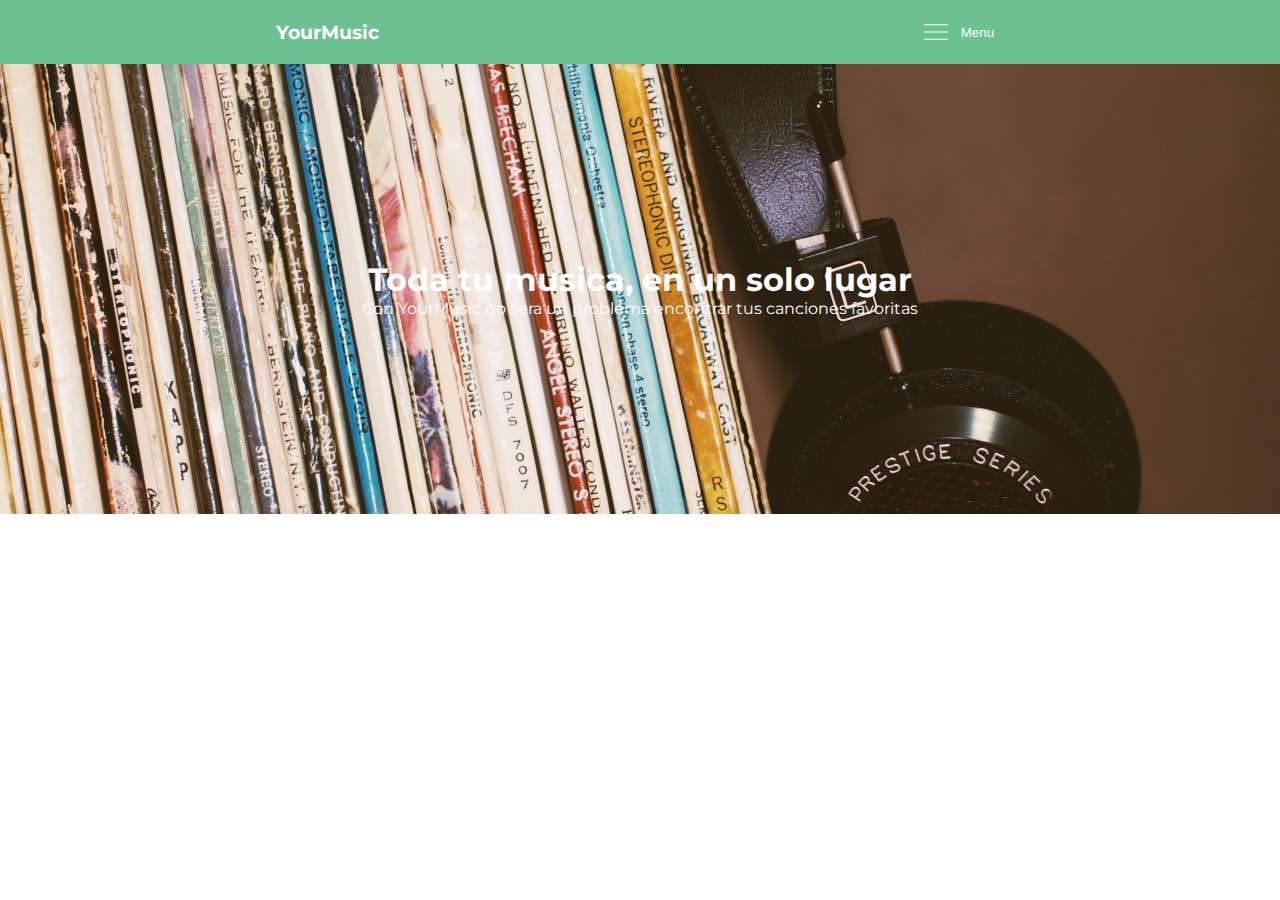
==== Parcial-2/index.html @ ae649716 "proyecto base" ====
<!DOCTYPE html>
<html lang="en">
    <head>
        <meta charset="UTF-8" />
        <meta http-equiv="X-UA-Compatible" content="IE=edge" />
        <meta name="viewport" content="width=device-width, initial-scale=1.0" />
        <link rel="stylesheet" href="styles.css" />
        <!-- FUENTE EXTERNA -->
        <link rel="preconnect" href="https://fonts.googleapis.com" />
        <link rel="preconnect" href="https://fonts.gstatic.com" crossorigin />
        <link
            href="https://fonts.googleapis.com/css2?family=Montserrat:wght@200;400;600&display=swap"
            rel="stylesheet"
        />
        <title>YourMusic</title>
    </head>
    <body>
        <header>
            <!-- NAVBAR -->
            <nav class="flex flex-around align-center">
                <div id="nav-title">
                    <h3>YourMusic</h3>
                </div>
                <div id="nav-menu-btn">
                    <button class="flex align-center">
                        <img src="./img/menu-icon.svg" alt="menu-icon" width="30px" />
                        <p>Menu</p>
                    </button>
                </div>
            </nav>
        </header>
        <div id="hero" class="center flex flex-column flex-center">
            <h1>Toda tu musica, en un solo lugar</h1>
            <p>Con YourMusic no sera un problema encontrar tus canciones favoritas</p>
        </div>
    </body>
</html>
---- Parcial-2/styles.css ----
/* RESET */
* {
    margin: 0;
    padding: 0;
    box-sizing: border-box;
}
body {
    font-family: 'Montserrat', sans-serif;
}
button {
    cursor: pointer;
}
/* CLASES REUTILIZABLES */

.center {
    text-align: center;
}
.flex {
    display: flex;
}
.flex-column {
    flex-direction: column;
}
.flex-around {
    justify-content: space-around;
}
.flex-center {
    justify-content: center;
}
.flex-between {
    justify-content: space-between;
}
.align-center {
    align-items: center;
}


/* NAVBAR */
header{
    padding: 10px 10px;
    background-color: #6DC092;
    color: white;
}
#nav-menu-btn  button{
    background: none;
    border: none;
    border-radius: 20px;
    padding: 10px;
}
#nav-menu-btn  button p{
   color: white;
   padding-left: 10px;
}
#nav-menu-btn  button:hover{

    background-color: #77a78d6f;
 }

/* HERO */
#hero {
    background-image: url('./img/hero-bg.jpg');
    background-size: cover;
    background-position: center;
    color: white;
    height: 50vh;
}
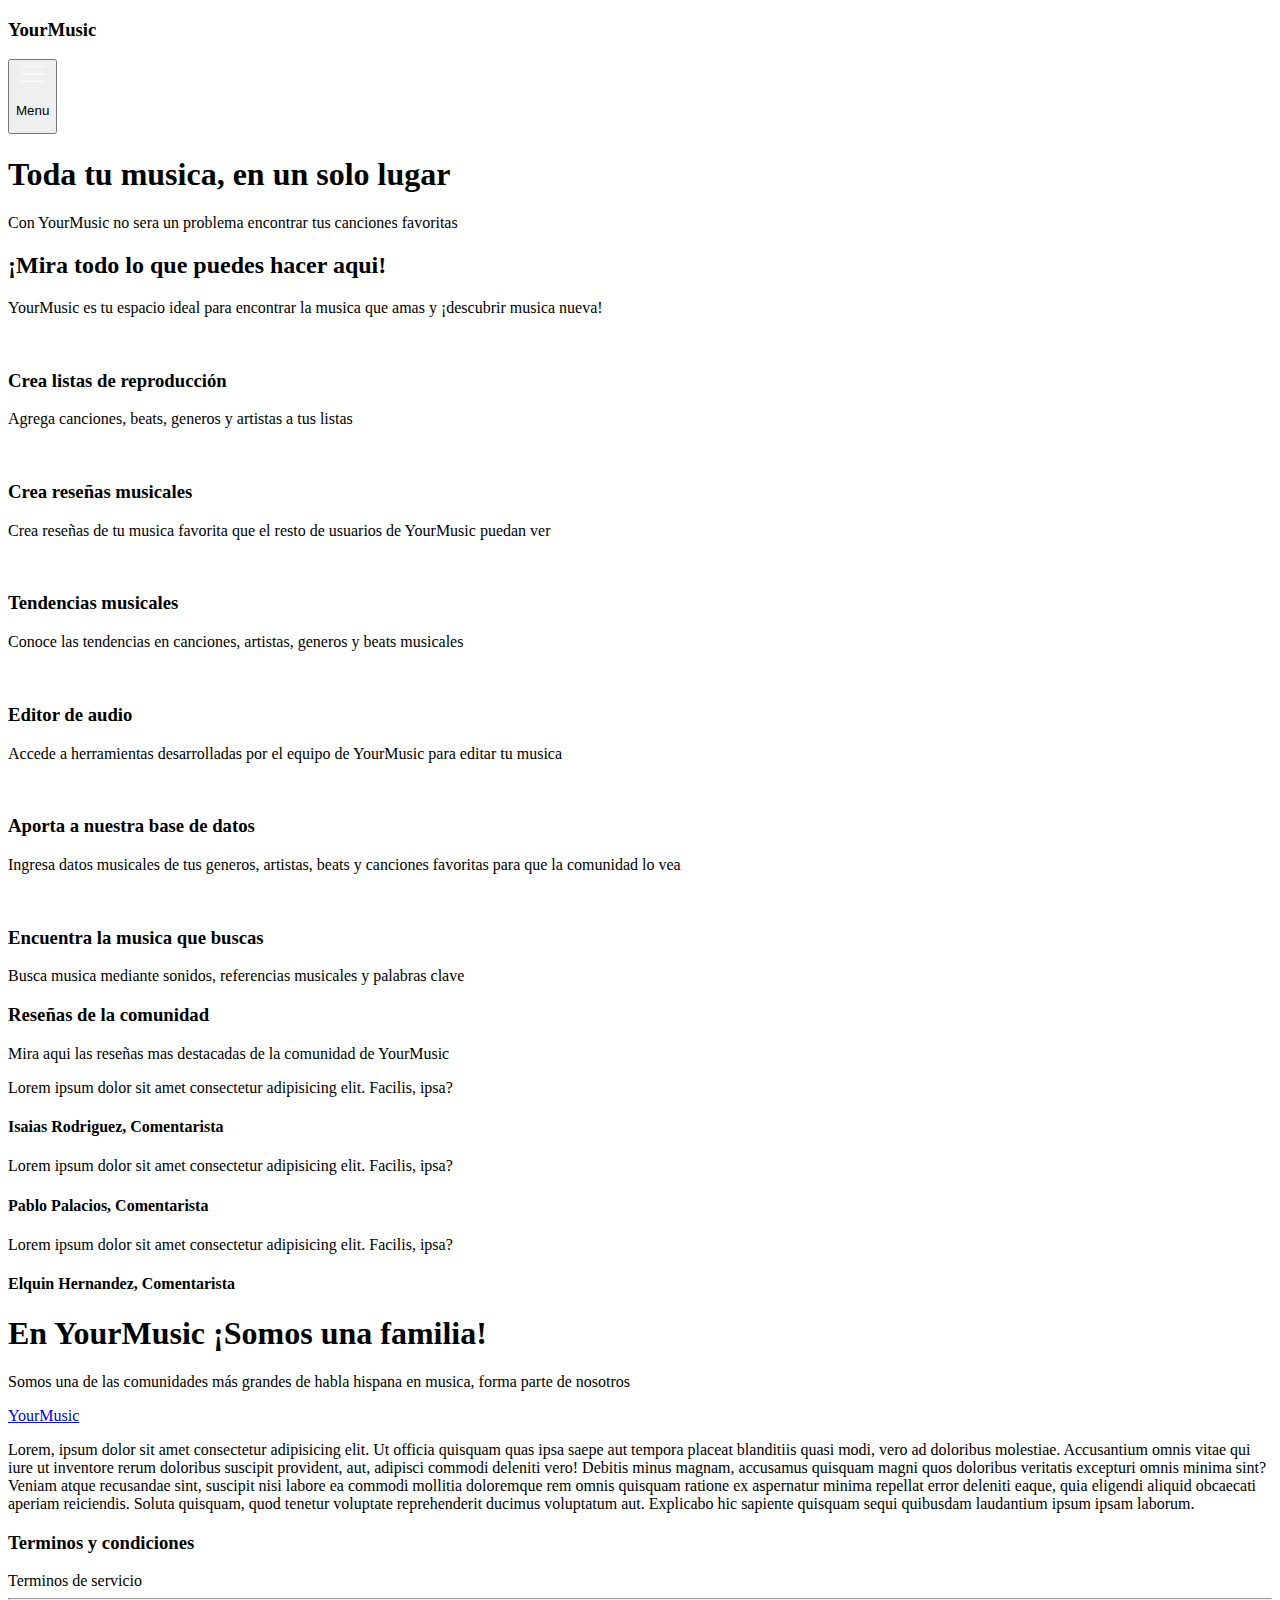
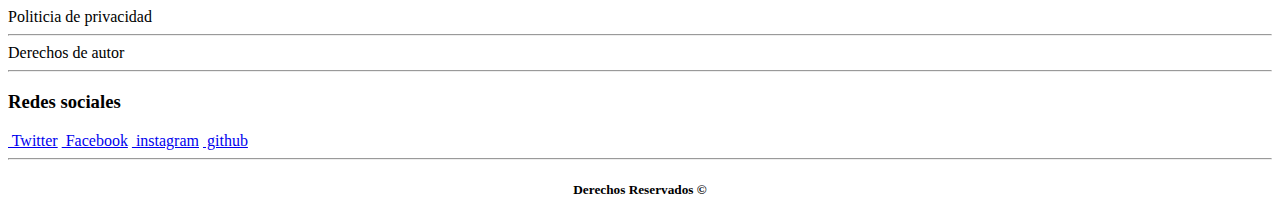
==== commit ae621965: "Update index.html" ====
--- a/Parcial-2/index.html
+++ b/Parcial-2/index.html
@@ -1,21 +1,19 @@
 <!DOCTYPE html>
 <html lang="en">
-    <head>
-        <meta charset="UTF-8" />
-        <meta http-equiv="X-UA-Compatible" content="IE=edge" />
-        <meta name="viewport" content="width=device-width, initial-scale=1.0" />
-        <link rel="stylesheet" href="styles.css" />
-        <!-- FUENTE EXTERNA -->
-        <link rel="preconnect" href="https://fonts.googleapis.com" />
-        <link rel="preconnect" href="https://fonts.gstatic.com" crossorigin />
-        <link
-            href="https://fonts.googleapis.com/css2?family=Montserrat:wght@200;400;600&display=swap"
-            rel="stylesheet"
-        />
-        <title>YourMusic</title>
-    </head>
-    <body>
-        <header>
+<head>
+    <meta charset="UTF-8" />
+    <meta http-equiv="X-UA-Compatible" content="IE=edge" />
+    <meta name="viewport" content="width=device-width, initial-scale=1.0" />
+    <link rel="stylesheet" href="style.css" />
+    <!-- FUENTE EXTERNA -->
+    <link rel="preconnect" href="https://fonts.googleapis.com" />
+    <link rel="preconnect" href="https://fonts.gstatic.com" crossorigin />
+    <link href="https://fonts.googleapis.com/css2?family=Montserrat:wght@200;400;600&display=swap"rel="stylesheet"/>
+    <title>YourMusic</title>
+    <link rel="shortcut icon" href="/Parcial2/img/headphones-svgrepo-com.svg">
+</head>
+<body>
+    <header>
             <!-- NAVBAR -->
             <nav class="flex flex-around align-center">
                 <div id="nav-title">
@@ -28,10 +26,128 @@
                     </button>
                 </div>
             </nav>
-        </header>
-        <div id="hero" class="center flex flex-column flex-center">
+    </header>
+    <div id="hero" class="center flex flex-column flex-center">
             <h1>Toda tu musica, en un solo lugar</h1>
             <p>Con YourMusic no sera un problema encontrar tus canciones favoritas</p>
+    </div>
+    <main>
+    <section class="cf center " >
+        <div class="cf-title">
+            <h2>¡Mira todo lo que puedes hacer aqui!</h2>
+            <p>YourMusic es tu espacio ideal para encontrar la musica que amas y ¡descubrir musica nueva!</p>
         </div>
+        <section class="funcionalidades">
+            <div>
+                <div class="information-funct">
+                    <img src="/Parcial2/img/playlist-svgrepo-com.svg" width="100" alt="">
+                    <h3>Crea listas de reproducción</h3>
+                    <p>Agrega canciones, beats, generos y artistas a tus listas</p>
+                </div>
+            </div>
+            <div>
+                <div class="information-funct">
+                    <img src="/Parcial2/img/pen-svgrepo-com.svg" width="100" alt="">
+                    <h3>Crea reseñas musicales</h3>
+                    <p>Crea reseñas de tu musica favorita que el resto de usuarios de YourMusic puedan ver</p>
+                </div>
+            </div>
+            <div>
+                <div class="information-funct">
+                    <img src="/Parcial2/img/trends-svgrepo-com.svg" width="100" alt="">
+                    <h3>Tendencias musicales</h3>
+                <p>Conoce las tendencias en canciones, artistas, generos y beats musicales</p>
+                </div>
+            </div>
+            <div>
+                <div class="information-funct">
+                    <img src="/Parcial2/img/audio-svgrepo-com.svg" width="100" alt="">
+                    <h3>Editor de audio</h3>
+                    <p>Accede a herramientas desarrolladas por el equipo de YourMusic para editar tu musica</p>
+                </div>
+            </div>
+                    <div>
+                        <div class="information-funct">
+                            <img src="/Parcial2/img/plus-add-svgrepo-com.svg" width="100" alt="">
+                            <h3>Aporta a nuestra base de datos</h3>
+                        <p>Ingresa datos musicales de tus generos, artistas, beats y canciones favoritas 
+                            para que la comunidad lo vea</p>
+                        </div>
+                    </div>
+                    <div>
+                        <div class="information-funct">
+                            <img src="/Parcial2/img/search-svgrepo-com.svg" width="100" alt="">
+                            <h3>Encuentra la musica que buscas</h3>
+                        <p>Busca musica mediante sonidos, referencias musicales y palabras clave</p>
+                        </div>
+                    </div>
+         </section>
+    </section>
+    </main>
+    <section class="reseñas-contenedor">
+        <div class="reseñas-titulo">
+            <h3>Reseñas de la comunidad</h3>
+            <p>Mira aqui las reseñas mas destacadas de la comunidad de YourMusic</p>
+        </div>
+        <section class="funcionalidades reseñas">
+            <div class="reseñas-info-cont">
+                <div class="reseñas-info">
+                    <p>Lorem ipsum dolor sit amet consectetur adipisicing elit. Facilis, ipsa?</p>
+                    <h4> <img src="/Parcial2/img/profile-svgrepo-com.svg" width="30px" alt="">Isaias Rodriguez, Comentarista</h4>
+                </div>
+            </div>
+            <div>
+                <div class="reseñas-info">
+                    <p>Lorem ipsum dolor sit amet consectetur adipisicing elit. Facilis, ipsa?</p>
+                    <h4> <img src="/Parcial2/img/profile-svgrepo-com.svg" width="30px" alt="">Pablo Palacios, Comentarista</h4>
+                </div>
+            </div>
+            <div>
+                <div class="reseñas-info">
+                    <p>Lorem ipsum dolor sit amet consectetur adipisicing elit. Facilis, ipsa?</p>
+                    <h4> <img src="/Parcial2/img/profile-svgrepo-com.svg" width="30px" alt="">Elquin Hernandez, Comentarista</h4>
+                </div>
+            </div>
+           
+        </section>
+    </section>
+    <div id="cm" class="center flex flex-column flex-center">
+        <h1>En YourMusic ¡Somos una familia!</h1>
+        <p>Somos una de las comunidades más grandes de habla hispana en musica, forma parte de nosotros</p>
+</div>
+    <footer>
+        <section>
+          <div class="info-ym">
+            <a href="#" class="logo">YourMusic</a>
+            <p>Lorem, ipsum dolor sit amet consectetur adipisicing elit. Ut officia quisquam quas ipsa saepe aut tempora placeat blanditiis quasi modi, vero ad doloribus molestiae. Accusantium omnis vitae qui iure ut inventore rerum doloribus suscipit provident, aut, adipisci commodi deleniti vero! Debitis minus magnam, accusamus quisquam magni quos doloribus veritatis excepturi omnis minima sint? Veniam atque recusandae sint, suscipit nisi labore ea commodi mollitia doloremque rem omnis quisquam ratione ex aspernatur minima repellat error deleniti eaque, quia eligendi aliquid obcaecati aperiam reiciendis. Soluta quisquam, quod tenetur voluptate reprehenderit ducimus voluptatum aut. 
+                Explicabo hic sapiente quisquam sequi quibusdam laudantium ipsum ipsam laborum.</p>
+          </div>
+          
+          <div class="terms">
+            <h3>Terminos y condiciones</h3>
+            <a>Terminos de servicio
+                <hr>
+            </a>
+            <a>Politicia de privacidad
+                <hr>
+            </a>
+            <a>Derechos de autor
+                <hr>
+            </a>
+          </div>
+    
+          <div class="networks">
+            <h3 href="#">Redes sociales</h3>
+            <a href="#"><img src="/Parcial2/img/social-twitter.svg" width="20" alt=""> Twitter</a>
+            <a href="#"><img src="/Parcial2/img/social-facebook.svg" width="20" alt=""> Facebook</a>
+            <a href="#"><img src="/Parcial2/img/instagram-2-1-logo.svg" width="20" alt=""> instagram</a>
+            <a href="https://github.com/PabloPalaciosDev/GL122-C"><img src="/Parcial2/img/github.svg" width="20" alt=""> github</a>
+          </div>
+        </section>
+        <hr>
+        <center>
+            <h5> Derechos Reservados &COPY;</h5>
+        </center>
+      </footer>
     </body>
 </html>
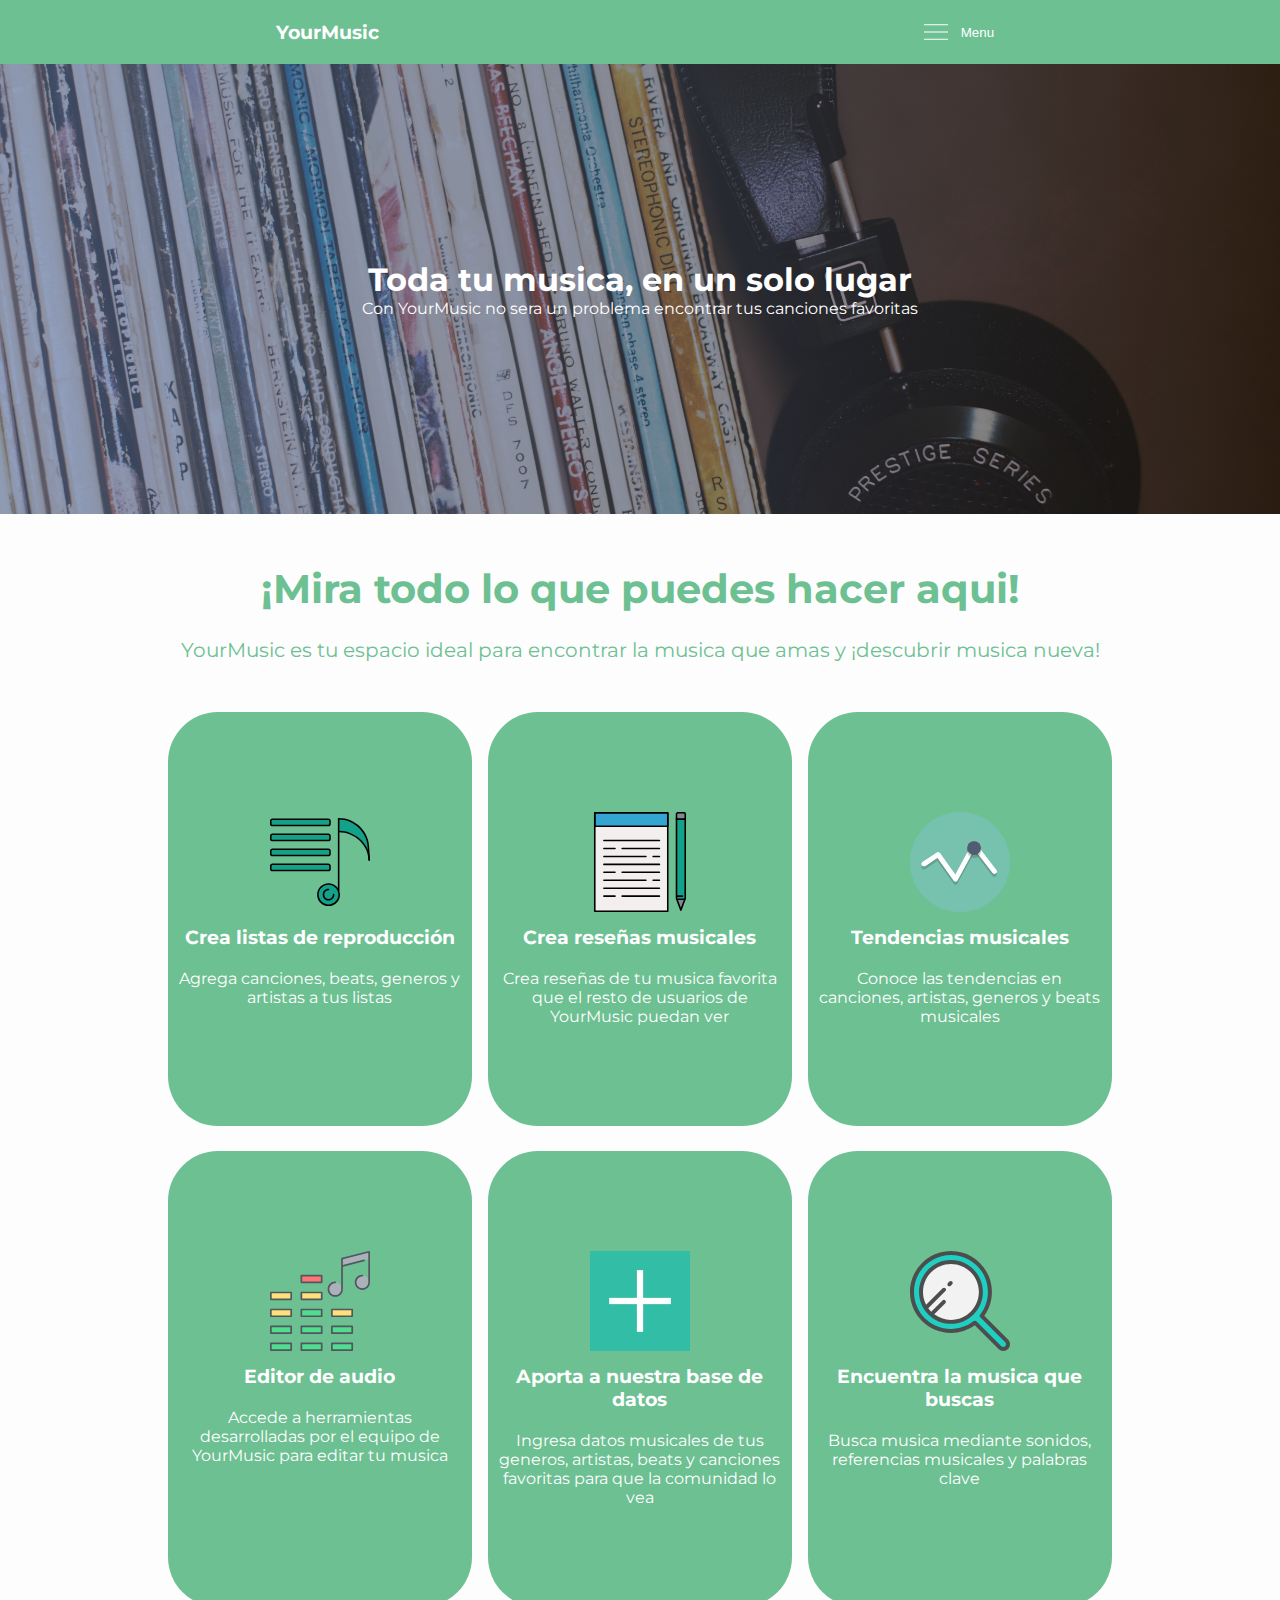
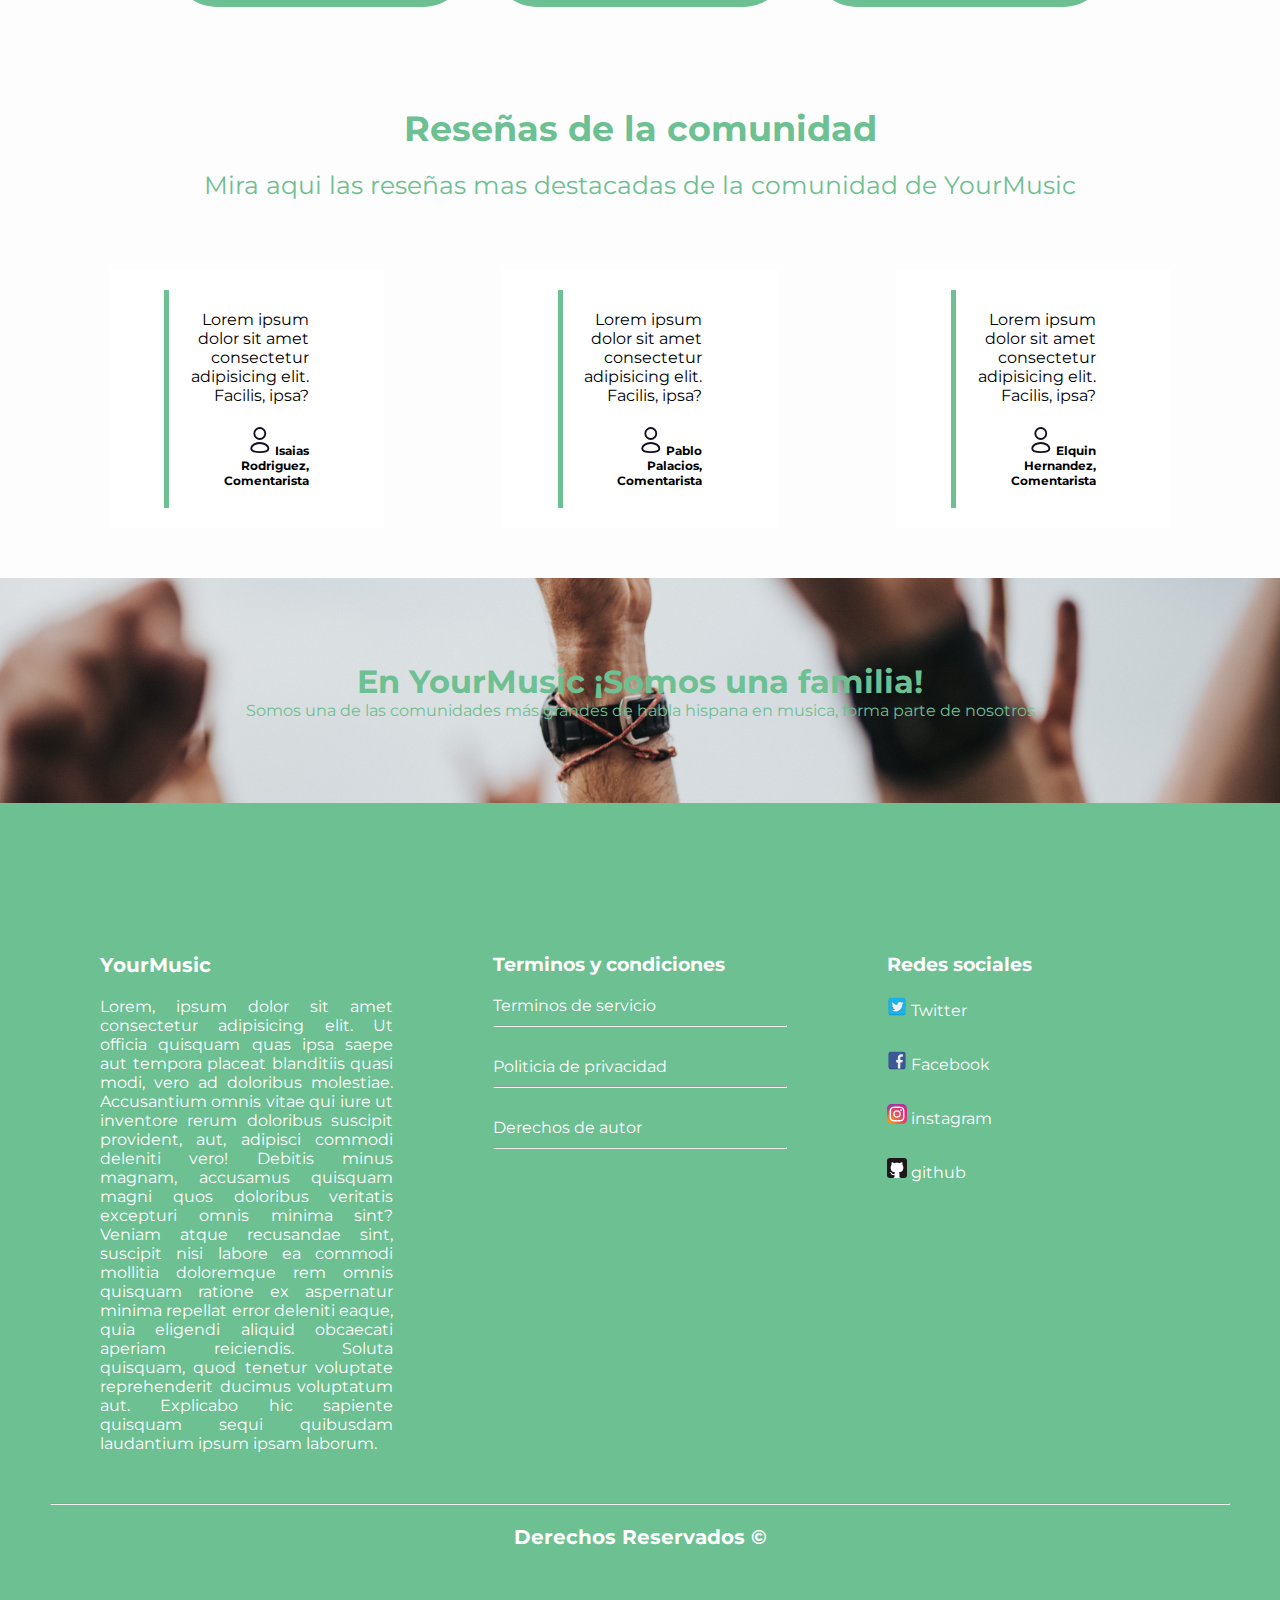
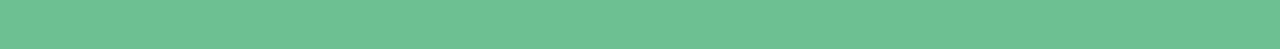
==== commit 9dcc76f3: "Errores arreglados" ====
--- a/Parcial-2/index.html
+++ b/Parcial-2/index.html
@@ -1,19 +1,22 @@
 <!DOCTYPE html>
 <html lang="en">
-<head>
-    <meta charset="UTF-8" />
-    <meta http-equiv="X-UA-Compatible" content="IE=edge" />
-    <meta name="viewport" content="width=device-width, initial-scale=1.0" />
-    <link rel="stylesheet" href="style.css" />
-    <!-- FUENTE EXTERNA -->
-    <link rel="preconnect" href="https://fonts.googleapis.com" />
-    <link rel="preconnect" href="https://fonts.gstatic.com" crossorigin />
-    <link href="https://fonts.googleapis.com/css2?family=Montserrat:wght@200;400;600&display=swap"rel="stylesheet"/>
-    <title>YourMusic</title>
-    <link rel="shortcut icon" href="/Parcial2/img/headphones-svgrepo-com.svg">
-</head>
-<body>
-    <header>
+    <head>
+        <meta charset="UTF-8" />
+        <meta http-equiv="X-UA-Compatible" content="IE=edge" />
+        <meta name="viewport" content="width=device-width, initial-scale=1.0" />
+        <link rel="stylesheet" href="./styles.css" />
+        <!-- FUENTE EXTERNA -->
+        <link rel="preconnect" href="https://fonts.googleapis.com" />
+        <link rel="preconnect" href="https://fonts.gstatic.com" crossorigin />
+        <link
+            href="https://fonts.googleapis.com/css2?family=Montserrat:wght@200;400;600&display=swap"
+            rel="stylesheet"
+        />
+        <title>YourMusic</title>
+        <link rel="shortcut icon" href="./img/headphones-svgrepo-com.svg" />
+    </head>
+    <body>
+        <header>
             <!-- NAVBAR -->
             <nav class="flex flex-around align-center">
                 <div id="nav-title">
@@ -26,128 +29,211 @@
                     </button>
                 </div>
             </nav>
-    </header>
-    <div id="hero" class="center flex flex-column flex-center">
+        </header>
+        <div id="hero" class="center flex flex-column flex-center">
             <h1>Toda tu musica, en un solo lugar</h1>
             <p>Con YourMusic no sera un problema encontrar tus canciones favoritas</p>
-    </div>
-    <main>
-    <section class="cf center " >
-        <div class="cf-title">
-            <h2>¡Mira todo lo que puedes hacer aqui!</h2>
-            <p>YourMusic es tu espacio ideal para encontrar la musica que amas y ¡descubrir musica nueva!</p>
         </div>
-        <section class="funcionalidades">
-            <div>
-                <div class="information-funct">
-                    <img src="/Parcial2/img/playlist-svgrepo-com.svg" width="100" alt="">
-                    <h3>Crea listas de reproducción</h3>
-                    <p>Agrega canciones, beats, generos y artistas a tus listas</p>
-                </div>
+        <main>
+            <section class="cf center">
+                <div class="cf-title">
+                    <h2>¡Mira todo lo que puedes hacer aqui!</h2>
+                    <p>
+                        YourMusic es tu espacio ideal para encontrar la musica que amas y
+                        ¡descubrir musica nueva!
+                    </p>
+                </div>
+                <section class="funcionalidades">
+                    <div>
+                        <div class="information-funct">
+                            <img
+                                src="./img/playlist-svgrepo-com.svg"
+                                width="100"
+                                alt=""
+                            />
+                            <h3>Crea listas de reproducción</h3>
+                            <p>
+                                Agrega canciones, beats, generos y artistas a tus listas
+                            </p>
+                        </div>
+                    </div>
+                    <div>
+                        <div class="information-funct">
+                            <img src="./img/pen-svgrepo-com.svg" width="100" alt="" />
+                            <h3>Crea reseñas musicales</h3>
+                            <p>
+                                Crea reseñas de tu musica favorita que el resto de
+                                usuarios de YourMusic puedan ver
+                            </p>
+                        </div>
+                    </div>
+                    <div>
+                        <div class="information-funct">
+                            <img src="./img/trends-svgrepo-com.svg" width="100" alt="" />
+                            <h3>Tendencias musicales</h3>
+                            <p>
+                                Conoce las tendencias en canciones, artistas, generos y
+                                beats musicales
+                            </p>
+                        </div>
+                    </div>
+                    <div>
+                        <div class="information-funct">
+                            <img src="./img/audio-svgrepo-com.svg" width="100" alt="" />
+                            <h3>Editor de audio</h3>
+                            <p>
+                                Accede a herramientas desarrolladas por el equipo de
+                                YourMusic para editar tu musica
+                            </p>
+                        </div>
+                    </div>
+                    <div>
+                        <div class="information-funct">
+                            <img
+                                src="./img/plus-add-svgrepo-com.svg"
+                                width="100"
+                                alt=""
+                            />
+                            <h3>Aporta a nuestra base de datos</h3>
+                            <p>
+                                Ingresa datos musicales de tus generos, artistas, beats y
+                                canciones favoritas para que la comunidad lo vea
+                            </p>
+                        </div>
+                    </div>
+                    <div>
+                        <div class="information-funct">
+                            <img src="./img/search-svgrepo-com.svg" width="100" alt="" />
+                            <h3>Encuentra la musica que buscas</h3>
+                            <p>
+                                Busca musica mediante sonidos, referencias musicales y
+                                palabras clave
+                            </p>
+                        </div>
+                    </div>
+                </section>
+            </section>
+        </main>
+        <section class="reseñas-contenedor">
+            <div class="reseñas-titulo">
+                <h3>Reseñas de la comunidad</h3>
+                <p>Mira aqui las reseñas mas destacadas de la comunidad de YourMusic</p>
             </div>
-            <div>
-                <div class="information-funct">
-                    <img src="/Parcial2/img/pen-svgrepo-com.svg" width="100" alt="">
-                    <h3>Crea reseñas musicales</h3>
-                    <p>Crea reseñas de tu musica favorita que el resto de usuarios de YourMusic puedan ver</p>
-                </div>
-            </div>
-            <div>
-                <div class="information-funct">
-                    <img src="/Parcial2/img/trends-svgrepo-com.svg" width="100" alt="">
-                    <h3>Tendencias musicales</h3>
-                <p>Conoce las tendencias en canciones, artistas, generos y beats musicales</p>
-                </div>
-            </div>
-            <div>
-                <div class="information-funct">
-                    <img src="/Parcial2/img/audio-svgrepo-com.svg" width="100" alt="">
-                    <h3>Editor de audio</h3>
-                    <p>Accede a herramientas desarrolladas por el equipo de YourMusic para editar tu musica</p>
-                </div>
-            </div>
-                    <div>
-                        <div class="information-funct">
-                            <img src="/Parcial2/img/plus-add-svgrepo-com.svg" width="100" alt="">
-                            <h3>Aporta a nuestra base de datos</h3>
-                        <p>Ingresa datos musicales de tus generos, artistas, beats y canciones favoritas 
-                            para que la comunidad lo vea</p>
-                        </div>
-                    </div>
-                    <div>
-                        <div class="information-funct">
-                            <img src="/Parcial2/img/search-svgrepo-com.svg" width="100" alt="">
-                            <h3>Encuentra la musica que buscas</h3>
-                        <p>Busca musica mediante sonidos, referencias musicales y palabras clave</p>
-                        </div>
-                    </div>
-         </section>
-    </section>
-    </main>
-    <section class="reseñas-contenedor">
-        <div class="reseñas-titulo">
-            <h3>Reseñas de la comunidad</h3>
-            <p>Mira aqui las reseñas mas destacadas de la comunidad de YourMusic</p>
+            <section class="funcionalidades reseñas">
+                <div class="reseñas-info-cont">
+                    <div class="reseñas-info">
+                        <p>
+                            Lorem ipsum dolor sit amet consectetur adipisicing elit.
+                            Facilis, ipsa?
+                        </p>
+                        <h4>
+                            <img
+                                src="./img/profile-svgrepo-com.svg"
+                                width="30px"
+                                alt=""
+                            />Isaias Rodriguez, Comentarista
+                        </h4>
+                    </div>
+                </div>
+                <div>
+                    <div class="reseñas-info">
+                        <p>
+                            Lorem ipsum dolor sit amet consectetur adipisicing elit.
+                            Facilis, ipsa?
+                        </p>
+                        <h4>
+                            <img
+                                src="./img/profile-svgrepo-com.svg"
+                                width="30px"
+                                alt=""
+                            />Pablo Palacios, Comentarista
+                        </h4>
+                    </div>
+                </div>
+                <div>
+                    <div class="reseñas-info">
+                        <p>
+                            Lorem ipsum dolor sit amet consectetur adipisicing elit.
+                            Facilis, ipsa?
+                        </p>
+                        <h4>
+                            <img
+                                src="./img/profile-svgrepo-com.svg"
+                                width="30px"
+                                alt=""
+                            />Elquin Hernandez, Comentarista
+                        </h4>
+                    </div>
+                </div>
+            </section>
+        </section>
+        <div id="cm" class="center flex flex-column flex-center">
+            <h1>En YourMusic ¡Somos una familia!</h1>
+            <p>
+                Somos una de las comunidades más grandes de habla hispana en musica, forma
+                parte de nosotros
+            </p>
         </div>
-        <section class="funcionalidades reseñas">
-            <div class="reseñas-info-cont">
-                <div class="reseñas-info">
-                    <p>Lorem ipsum dolor sit amet consectetur adipisicing elit. Facilis, ipsa?</p>
-                    <h4> <img src="/Parcial2/img/profile-svgrepo-com.svg" width="30px" alt="">Isaias Rodriguez, Comentarista</h4>
-                </div>
-            </div>
-            <div>
-                <div class="reseñas-info">
-                    <p>Lorem ipsum dolor sit amet consectetur adipisicing elit. Facilis, ipsa?</p>
-                    <h4> <img src="/Parcial2/img/profile-svgrepo-com.svg" width="30px" alt="">Pablo Palacios, Comentarista</h4>
-                </div>
-            </div>
-            <div>
-                <div class="reseñas-info">
-                    <p>Lorem ipsum dolor sit amet consectetur adipisicing elit. Facilis, ipsa?</p>
-                    <h4> <img src="/Parcial2/img/profile-svgrepo-com.svg" width="30px" alt="">Elquin Hernandez, Comentarista</h4>
-                </div>
-            </div>
-           
-        </section>
-    </section>
-    <div id="cm" class="center flex flex-column flex-center">
-        <h1>En YourMusic ¡Somos una familia!</h1>
-        <p>Somos una de las comunidades más grandes de habla hispana en musica, forma parte de nosotros</p>
-</div>
-    <footer>
-        <section>
-          <div class="info-ym">
-            <a href="#" class="logo">YourMusic</a>
-            <p>Lorem, ipsum dolor sit amet consectetur adipisicing elit. Ut officia quisquam quas ipsa saepe aut tempora placeat blanditiis quasi modi, vero ad doloribus molestiae. Accusantium omnis vitae qui iure ut inventore rerum doloribus suscipit provident, aut, adipisci commodi deleniti vero! Debitis minus magnam, accusamus quisquam magni quos doloribus veritatis excepturi omnis minima sint? Veniam atque recusandae sint, suscipit nisi labore ea commodi mollitia doloremque rem omnis quisquam ratione ex aspernatur minima repellat error deleniti eaque, quia eligendi aliquid obcaecati aperiam reiciendis. Soluta quisquam, quod tenetur voluptate reprehenderit ducimus voluptatum aut. 
-                Explicabo hic sapiente quisquam sequi quibusdam laudantium ipsum ipsam laborum.</p>
-          </div>
-          
-          <div class="terms">
-            <h3>Terminos y condiciones</h3>
-            <a>Terminos de servicio
-                <hr>
-            </a>
-            <a>Politicia de privacidad
-                <hr>
-            </a>
-            <a>Derechos de autor
-                <hr>
-            </a>
-          </div>
-    
-          <div class="networks">
-            <h3 href="#">Redes sociales</h3>
-            <a href="#"><img src="/Parcial2/img/social-twitter.svg" width="20" alt=""> Twitter</a>
-            <a href="#"><img src="/Parcial2/img/social-facebook.svg" width="20" alt=""> Facebook</a>
-            <a href="#"><img src="/Parcial2/img/instagram-2-1-logo.svg" width="20" alt=""> instagram</a>
-            <a href="https://github.com/PabloPalaciosDev/GL122-C"><img src="/Parcial2/img/github.svg" width="20" alt=""> github</a>
-          </div>
-        </section>
-        <hr>
-        <center>
-            <h5> Derechos Reservados &COPY;</h5>
-        </center>
-      </footer>
+        <footer>
+            <section>
+                <div class="info-ym">
+                    <a href="#" class="logo">YourMusic</a>
+                    <p>
+                        Lorem, ipsum dolor sit amet consectetur adipisicing elit. Ut
+                        officia quisquam quas ipsa saepe aut tempora placeat blanditiis
+                        quasi modi, vero ad doloribus molestiae. Accusantium omnis vitae
+                        qui iure ut inventore rerum doloribus suscipit provident, aut,
+                        adipisci commodi deleniti vero! Debitis minus magnam, accusamus
+                        quisquam magni quos doloribus veritatis excepturi omnis minima
+                        sint? Veniam atque recusandae sint, suscipit nisi labore ea
+                        commodi mollitia doloremque rem omnis quisquam ratione ex
+                        aspernatur minima repellat error deleniti eaque, quia eligendi
+                        aliquid obcaecati aperiam reiciendis. Soluta quisquam, quod
+                        tenetur voluptate reprehenderit ducimus voluptatum aut. Explicabo
+                        hic sapiente quisquam sequi quibusdam laudantium ipsum ipsam
+                        laborum.
+                    </p>
+                </div>
+
+                <div class="terms">
+                    <h3>Terminos y condiciones</h3>
+                    <a
+                        >Terminos de servicio
+                        <hr />
+                    </a>
+                    <a
+                        >Politicia de privacidad
+                        <hr />
+                    </a>
+                    <a
+                        >Derechos de autor
+                        <hr />
+                    </a>
+                </div>
+
+                <div class="networks">
+                    <h3 href="#">Redes sociales</h3>
+                    <a href="#"
+                        ><img src="./img/social-twitter.svg" width="20" alt="" />
+                        Twitter</a
+                    >
+                    <a href="#"
+                        ><img src="./img/social-facebook.svg" width="20" alt="" />
+                        Facebook</a
+                    >
+                    <a href="#"
+                        ><img src="./img/instagram-2-1-logo.svg" width="20" alt="" />
+                        instagram</a
+                    >
+                    <a href="https://github.com/PabloPalaciosDev/GL122-C"
+                        ><img src="./img/github.svg" width="20" alt="" /> github</a
+                    >
+                </div>
+            </section>
+            <hr />
+            <center>
+                <h5>Derechos Reservados &COPY;</h5>
+            </center>
+        </footer>
     </body>
 </html>
--- a/Parcial-2/styles.css
+++ b/Parcial-2/styles.css
@@ -0,0 +1,252 @@
+/* RESET */
+* {
+    margin: 0;
+    padding: 0;
+    box-sizing: border-box;
+}
+body {
+    font-family: 'Montserrat', sans-serif;
+}
+button {
+    cursor: pointer;
+}
+/* CLASES REUTILIZABLES */
+
+.center {
+    text-align: center;
+}
+.flex {
+    display: flex;
+}
+.flex-column {
+    flex-direction: column;
+}
+.flex-around {
+    justify-content: space-around;
+}
+.flex-center {
+    justify-content: center;
+}
+.flex-between {
+    justify-content: space-between;
+}
+.align-center {
+    align-items: center;
+}
+
+
+/* NAVBAR */
+header{
+    padding: 10px 10px;
+    background-color: #6DC092;
+    color: white;
+}
+#nav-menu-btn  button{
+    background: none;
+    border: none;
+    border-radius: 20px;
+    padding: 10px;
+}
+#nav-menu-btn  button p{
+   color: white;
+   padding-left: 10px;
+}
+#nav-menu-btn  button:hover{
+
+    background-color: #77a78d6f;
+ }
+
+/* HERO */
+#hero {
+    background-image: url('./img/hero-bg.jpg');
+    background-size: cover;
+    background-position: center;
+    position: relative;
+    color:white;
+    height: 50vh;
+}
+#hero::before {
+    content: '';
+    position: absolute;
+    top: 0px;
+    bottom: 0px;
+    left: 0px;
+    right: 0px;
+    background: linear-gradient(to right, rgba(77, 106, 159, 0.595), rgba(0, 0, 0, 0.476));
+}
+#hero h1, p {
+    position: relative;
+}
+
+/*funcionalidades*/
+main{
+    background: linear-gradient(rgba(253, 253, 253, 0.877),rgba(253, 253, 253, 0.877)),url(/Parcial2/img/functions-bg.jpg);
+    background-repeat: no-repeat;
+    background-size: cover;
+    background-position: center;
+}
+.cf{
+    margin: 0 auto;
+    width: 75%;
+    padding-bottom: 50px;
+}
+.cf-title{
+    color: #6DC092;
+    padding-top: 50px;
+    padding-bottom: 50px;
+}
+.cf-title h2{
+    margin-bottom: 25px;
+    font-size: 40px;
+}
+.cf-title p{
+    font-size: 20px;
+}
+.funcionalidades{
+    display: grid;
+    grid-template-columns: repeat(auto-fit,
+        minmax(33.33%,1fr));;
+    justify-items:stretch;
+    row-gap: 25px;
+}
+
+.funcionalidades div{
+    margin: 0 auto;
+    width: 95%;
+    background-color:#6DC092;
+    padding-top: 50px;
+    padding-bottom: 50px;
+    border-radius: 50px;
+    color: white;
+}
+.funcionalidades div h3{
+    margin-top: 10px;
+    margin-bottom: 20px;
+}
+.funcionalidades .information-funct{
+    margin: 0 auto;
+}
+
+.reseñas-contenedor{
+    background-image:linear-gradient(rgba(253, 253, 253, 0.877),rgba(253, 253, 253, 0.877)),url(/Parcial2/img/reseñas-bg.jpg);
+    background-position: center;
+    background-size: cover;
+    background-repeat: none;
+    margin: 0 auto;
+    text-align: center;
+}
+.reseñas-titulo h3{
+    padding-top: 50px;
+    padding-bottom: 20px;
+    color: #6DC092;
+    font-size: 35px;
+}
+.reseñas-titulo p{
+    color: #6DC092;
+    font-size: 25px;
+    padding-bottom: 20px;
+}
+.reseñas div{
+    width: 70%;
+    background-color: white;
+    color: black;
+    padding: 20px;
+    border-radius: 0px;
+}
+.reseñas{
+    padding: 50px;
+}
+.reseñas-info{
+    width: 100%;
+    text-align: end;
+    border-left: 5px #6DC092 solid;
+}
+
+.reseñas-info h4{
+    font-size: 12px;
+    padding-top: 20px;
+}
+#cm{
+    color:#6DC092;
+    background-image: url(./img/comunidad-bg.jpg);
+    background-position: center;
+    background-repeat: no-repeat;
+    background-size: cover;
+    height: 25vh;
+}
+
+
+/*footer*/
+.logo{
+    font-weight: bold;
+}
+footer{
+    padding-top: 100px;
+    padding-bottom: 100px;
+    background-color:#6DC092;
+    padding-left: 50px;
+    padding-right: 50px;
+    width: 100%;
+    bottom: 0;
+  }
+  footer section{
+    display: grid;
+    grid-template-columns: repeat(auto-fit, minmax(20%, 1fr));
+    color:white;
+  }
+  footer div{
+    display: flex;
+    flex-direction: column;
+    padding: 50px;
+  }
+footer .terms h3{
+    padding-bottom: 20px;
+}
+footer .terms a{
+    padding-bottom: 30px;
+}
+  footer div .logo{
+    font-family: var(--titulo);
+    font-size: 20px;
+    color: var(--BG2);
+    text-decoration: none;
+  }
+footer div a{
+    color: white;
+    text-decoration: none;
+}
+footer .networks h3{
+    padding-bottom: 20px;
+
+}
+
+footer .networks a{
+    padding-bottom: 30px;
+}
+
+footer .terms a hr{
+    margin-top: 10px;
+    background-color: white;
+    width: 100%;
+}
+
+footer h5{
+    color: white;
+    padding-top: 20px;
+    font-size: 20px;
+}
+footer .info-ym a{
+    padding-bottom: 20px;
+}
+footer .info-ym p{
+    text-align: justify;
+}
+@media screen and (min-width: 1300px) {
+    #hero{
+        font-size: 35px;
+    }
+    #hero p{
+        font-size: 25px;
+        font-weight: bold;
+    }
+}
